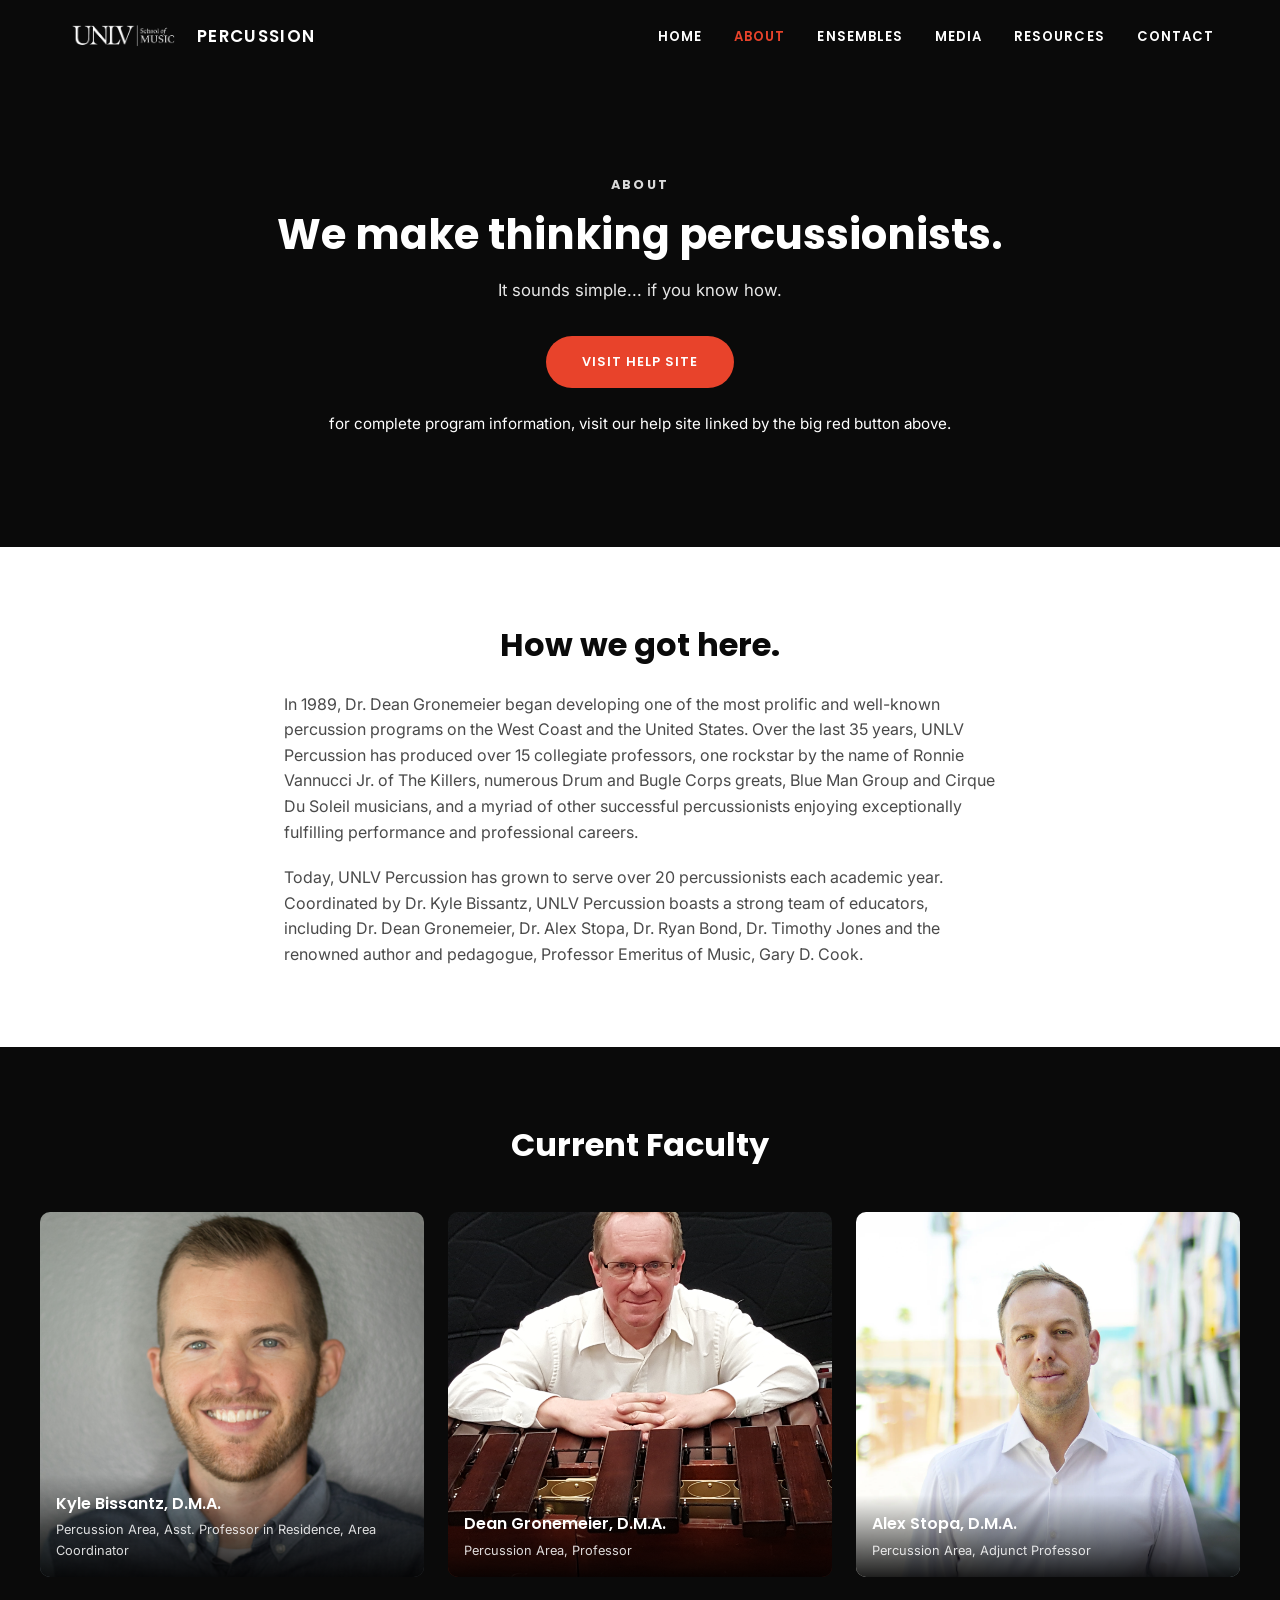
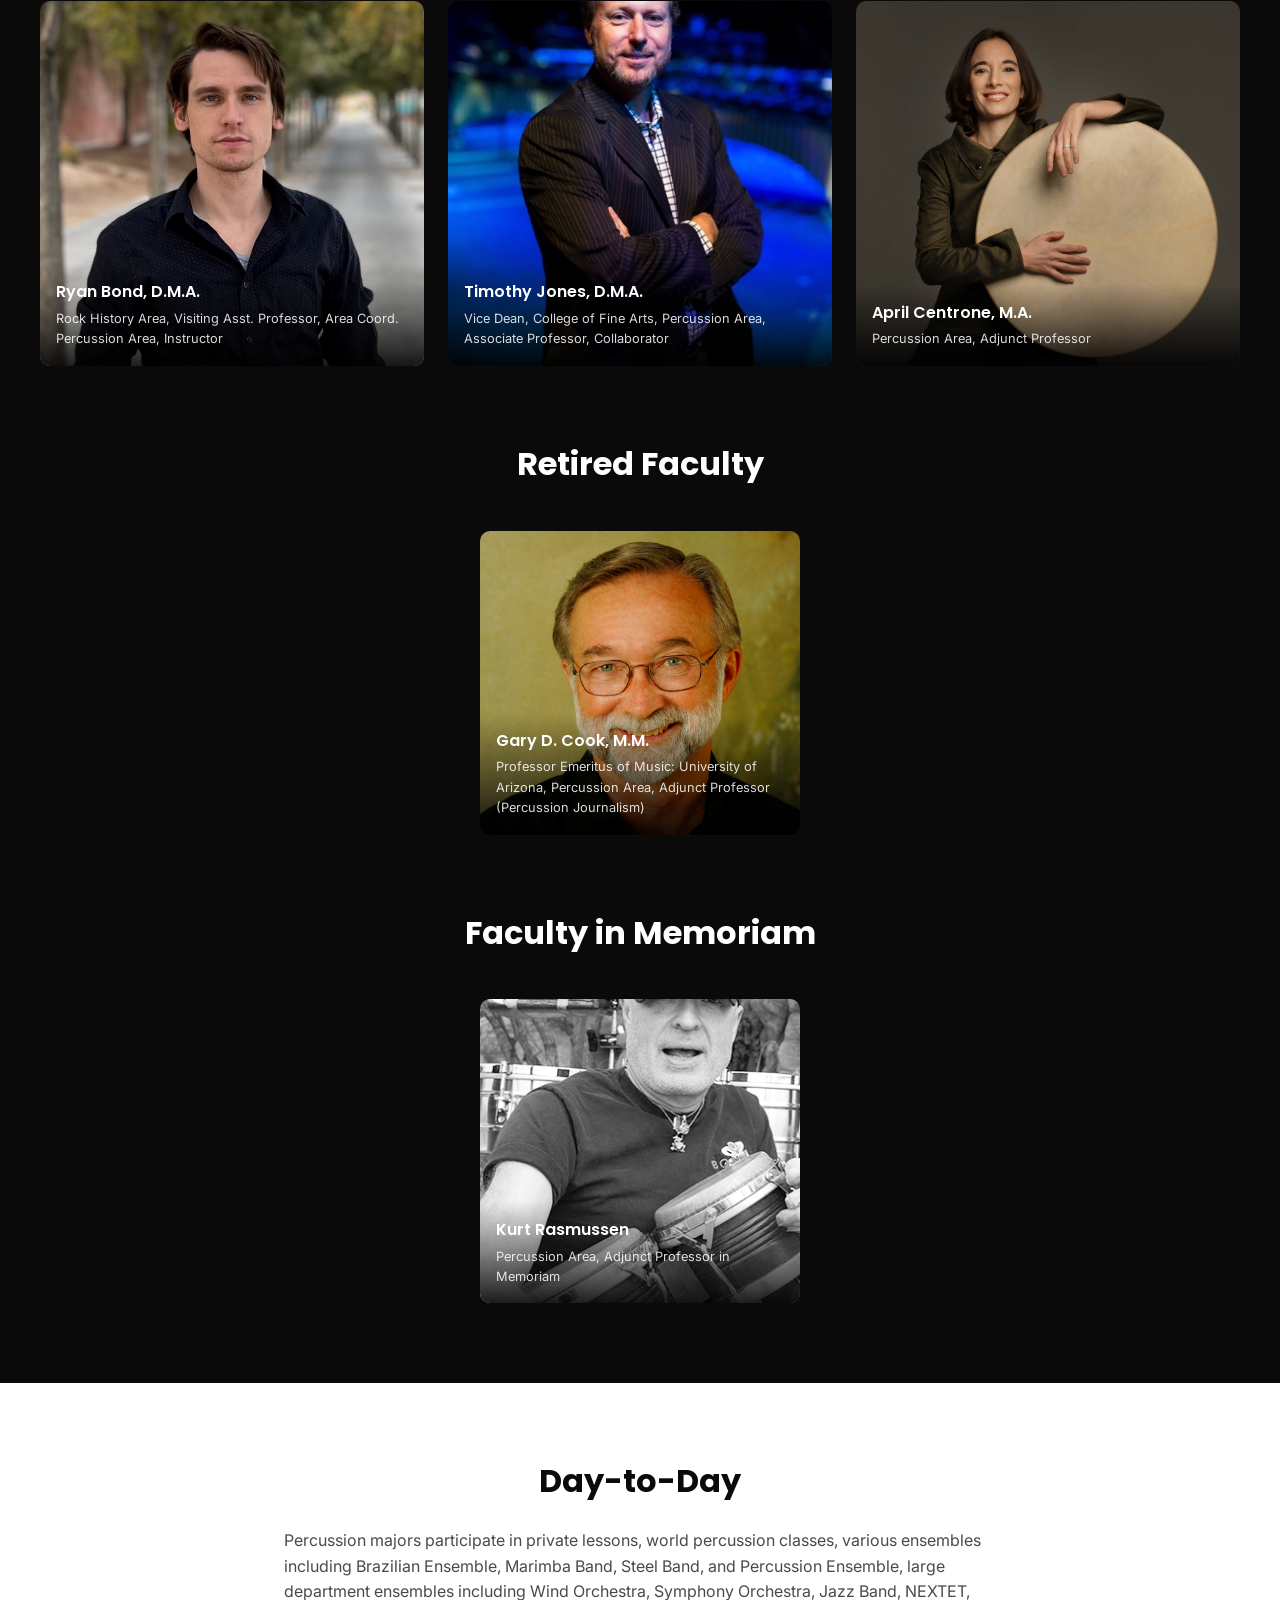
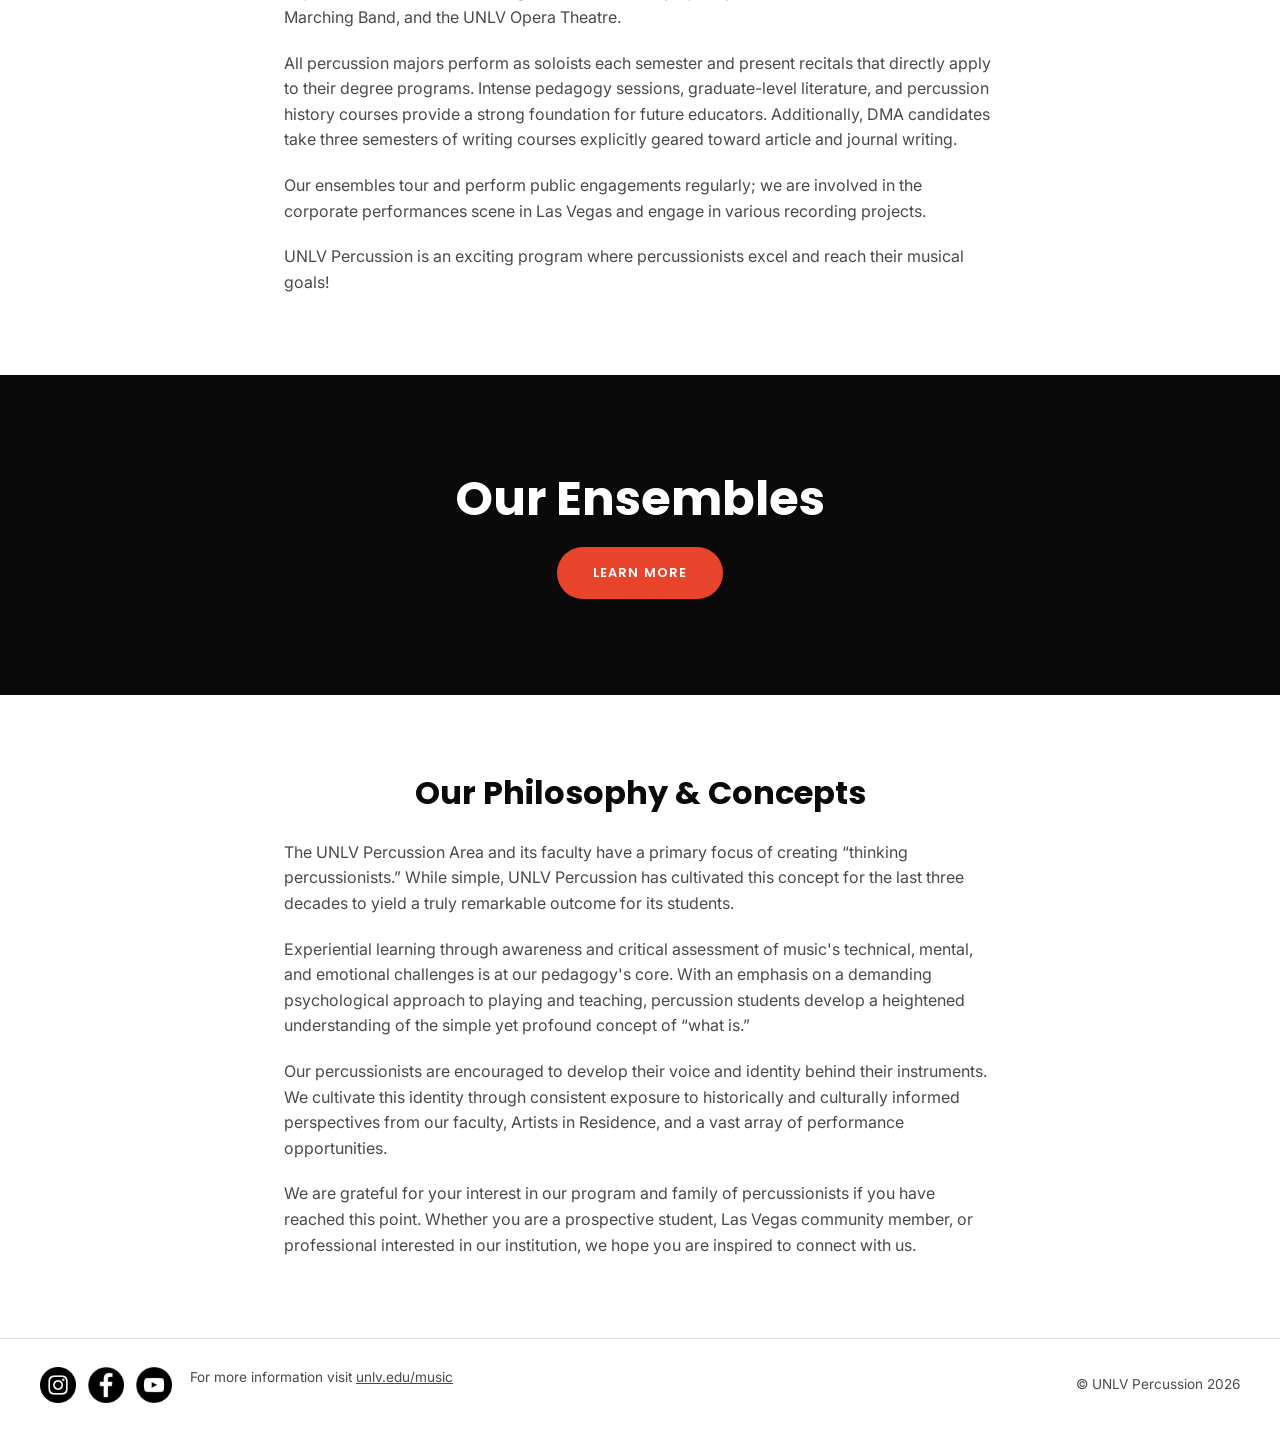
==== about-1/index.html @ 46de3e6f "Rebuild unlvpercussion.com as a static HTML/CSS site Plain HTML pages (one folder per route, preserv" ====
<!DOCTYPE html>
<html lang="en">
<head>
<meta charset="UTF-8">
<meta name="viewport" content="width=device-width, initial-scale=1.0">
<title>ABOUT | UNLV Percussion</title>
<link rel="stylesheet" href="../styles.css">
</head>
<body>

<header class="site-header">
  <div class="header-inner">
    <a href="../index.html" class="brand">
      <img src="../images/logo-som-seal.png" alt="UNLV School of Music" class="brand-seal">
      <span class="brand-name">PERCUSSION</span>
    </a>
    <button class="nav-toggle" aria-label="Toggle menu" aria-expanded="false">&#9776;</button>
    <nav class="site-nav">
      <ul>
        <li><a href="../index.html">HOME</a></li>
        <li><a href="../about-1/" class="current">ABOUT</a></li>
        <li><a href="../ensembles/">ENSEMBLES</a></li>
        <li><a href="../media/">MEDIA</a></li>
        <li class="has-dropdown">
          <a href="../services-2/">RESOURCES</a>
          <ul class="dropdown">
            <li><a href="../undergrad-resources/">Undergraduate Resources</a></li>
            <li><a href="../graduate-resources/">Graduate Resources</a></li>
          </ul>
        </li>
        <li><a href="../contact/">CONTACT</a></li>
      </ul>
    </nav>
  </div>
</header>

<main>

  <section class="hero">
    <div class="hero-inner">
      <p class="eyebrow">ABOUT</p>
      <h1>We make thinking percussionists.</h1>
      <p class="subtext">It sounds simple... if you know how.</p>
      <div class="btn-wrap">
        <a href="https://unlvpercussion.info/" class="btn">Visit Help Site</a>
      </div>
      <p class="small-note">for complete program information, visit our help site linked by the big red button above.</p>
    </div>
  </section>

  <section class="copy-block">
    <h2>How we got here.</h2>
    <p>In 1989, Dr. Dean Gronemeier began developing one of the most prolific and well-known percussion programs on the West Coast and the United States. Over the last 35 years, UNLV Percussion has produced over 15 collegiate professors, one rockstar by the name of Ronnie Vannucci Jr. of The Killers, numerous Drum and Bugle Corps greats, Blue Man Group and Cirque Du Soleil musicians, and a myriad of other successful percussionists enjoying exceptionally fulfilling performance and professional careers.</p>
    <p>Today, UNLV Percussion has grown to serve over 20 percussionists each academic year. Coordinated by Dr. Kyle Bissantz, UNLV Percussion boasts a strong team of educators, including Dr. Dean Gronemeier, Dr. Alex Stopa, Dr. Ryan Bond, Dr. Timothy Jones and the renowned author and pedagogue, Professor Emeritus of Music, Gary D. Cook.</p>
  </section>

  <section class="faculty-section">
    <h2>Current Faculty</h2>
    <div class="faculty-grid">
      <div class="faculty-card">
        <img src="../images/faculty-kyle-bissantz.jpg" alt="Kyle Bissantz">
        <div class="faculty-caption">
          <span class="name">Kyle Bissantz, D.M.A.</span>
          <span class="role">Percussion Area, Asst. Professor in Residence, Area Coordinator</span>
        </div>
      </div>
      <div class="faculty-card">
        <img src="../images/faculty-dean-gronemeier.jpg" alt="Dean Gronemeier">
        <div class="faculty-caption">
          <span class="name">Dean Gronemeier, D.M.A.</span>
          <span class="role">Percussion Area, Professor</span>
        </div>
      </div>
      <div class="faculty-card">
        <img src="../images/faculty-alex-stopa.webp" alt="Alex Stopa">
        <div class="faculty-caption">
          <span class="name">Alex Stopa, D.M.A.</span>
          <span class="role">Percussion Area, Adjunct Professor</span>
        </div>
      </div>
      <div class="faculty-card">
        <img src="../images/faculty-ryan-bond.jpg" alt="Ryan Bond">
        <div class="faculty-caption">
          <span class="name">Ryan Bond, D.M.A.</span>
          <span class="role">Rock History Area, Visiting Asst. Professor, Area Coord. Percussion Area, Instructor</span>
        </div>
      </div>
      <div class="faculty-card">
        <img src="../images/faculty-timothy-jones.jpg" alt="Timothy Jones">
        <div class="faculty-caption">
          <span class="name">Timothy Jones, D.M.A.</span>
          <span class="role">Vice Dean, College of Fine Arts, Percussion Area, Associate Professor, Collaborator</span>
        </div>
      </div>
      <div class="faculty-card">
        <img src="../images/faculty-april-centrone.jpg" alt="April Centrone">
        <div class="faculty-caption">
          <span class="name">April Centrone, M.A.</span>
          <span class="role">Percussion Area, Adjunct Professor</span>
        </div>
      </div>
    </div>
  </section>

  <section class="faculty-section">
    <h2>Retired Faculty</h2>
    <div class="faculty-grid single">
      <div class="faculty-card">
        <img src="../images/faculty-gary-cook.jpg" alt="Gary D. Cook">
        <div class="faculty-caption">
          <span class="name">Gary D. Cook, M.M.</span>
          <span class="role">Professor Emeritus of Music: University of Arizona, Percussion Area, Adjunct Professor (Percussion Journalism)</span>
        </div>
      </div>
    </div>
  </section>

  <section class="faculty-section">
    <h2>Faculty in Memoriam</h2>
    <div class="faculty-grid single">
      <div class="faculty-card">
        <img src="../images/faculty-kurt-rasmussen.jpeg" alt="Kurt Rasmussen">
        <div class="faculty-caption">
          <span class="name">Kurt Rasmussen</span>
          <span class="role">Percussion Area, Adjunct Professor in Memoriam</span>
        </div>
      </div>
    </div>
  </section>

  <section class="copy-block">
    <h2>Day-to-Day</h2>
    <p>Percussion majors participate in private lessons, world percussion classes, various ensembles including Brazilian Ensemble, Marimba Band, Steel Band, and Percussion Ensemble, large department ensembles including Wind Orchestra, Symphony Orchestra, Jazz Band, NEXTET, Marching Band, and the UNLV Opera Theatre.</p>
    <p>All percussion majors perform as soloists each semester and present recitals that directly apply to their degree programs. Intense pedagogy sessions, graduate-level literature, and percussion history courses provide a strong foundation for future educators. Additionally, DMA candidates take three semesters of writing courses explicitly geared toward article and journal writing.</p>
    <p>Our ensembles tour and perform public engagements regularly; we are involved in the corporate performances scene in Las Vegas and engage in various recording projects.</p>
    <p>UNLV Percussion is an exciting program where percussionists excel and reach their musical goals!</p>
  </section>

  <section class="block block-dark">
    <div class="block-inner">
      <h2>Our Ensembles</h2>
      <div class="btn-wrap">
        <a href="../ensembles/" class="btn">Learn More</a>
      </div>
    </div>
  </section>

  <section class="copy-block">
    <h2>Our Philosophy &amp; Concepts</h2>
    <p>The UNLV Percussion Area and its faculty have a primary focus of creating &ldquo;thinking percussionists.&rdquo; While simple, UNLV Percussion has cultivated this concept for the last three decades to yield a truly remarkable outcome for its students.</p>
    <p>Experiential learning through awareness and critical assessment of music's technical, mental, and emotional challenges is at our pedagogy's core. With an emphasis on a demanding psychological approach to playing and teaching, percussion students develop a heightened understanding of the simple yet profound concept of &ldquo;what is.&rdquo;</p>
    <p>Our percussionists are encouraged to develop their voice and identity behind their instruments. We cultivate this identity through consistent exposure to historically and culturally informed perspectives from our faculty, Artists in Residence, and a vast array of performance opportunities.</p>
    <p>We are grateful for your interest in our program and family of percussionists if you have reached this point. Whether you are a prospective student, Las Vegas community member, or professional interested in our institution, we hope you are inspired to connect with us.</p>
  </section>

</main>

<footer class="site-footer">
  <div class="footer-inner">
    <div class="social-links">
      <a href="https://www.instagram.com/unlvpercussion" aria-label="Instagram"><img src="../images/icon-instagram.png" alt="Instagram"></a>
      <a href="https://www.facebook.com/unlvpercussion" aria-label="Facebook"><img src="../images/icon-facebook.png" alt="Facebook"></a>
      <a href="https://www.youtube.com/user/unlvpercussion" aria-label="YouTube"><img src="../images/icon-youtube.png" alt="YouTube"></a>
      <span class="footer-note">For more information visit <a href="https://www.unlv.edu/music">unlv.edu/music</a></span>
    </div>
    <p class="copyright">&copy; UNLV Percussion 2026</p>
  </div>
</footer>

<script src="../nav.js"></script>
</body>
</html>
---- styles.css ----
/* UNLV Percussion — shared stylesheet
   Fonts: Poppins (headings/UI), Inter (body text) */

@import url('https://fonts.googleapis.com/css2?family=Poppins:wght@500;600;700;800&family=Inter:wght@400;500;600&display=swap');

:root {
  --black: #0a0a0a;
  --white: #ffffff;
  --red: #e8432b;
  --red-dark: #cf3420;
  --gray-text: #4a4a4a;
  --gray-border: #e2e2e2;
  --card-bg: #1c1c1c;
  --max-width: 1200px;
  --header-height: 72px;
  --font-head: 'Poppins', sans-serif;
  --font-body: 'Inter', sans-serif;
}

* {
  box-sizing: border-box;
}

html {
  scroll-behavior: smooth;
}

body {
  margin: 0;
  font-family: var(--font-body);
  color: var(--black);
  background: var(--white);
  line-height: 1.6;
}

img {
  max-width: 100%;
  display: block;
}

a {
  color: inherit;
  text-decoration: none;
}

ul {
  list-style: none;
  margin: 0;
  padding: 0;
}

h1, h2, h3, h4, h5 {
  font-family: var(--font-head);
  font-weight: 700;
  line-height: 1.15;
  margin: 0;
}

.visually-hidden {
  position: absolute;
  width: 1px;
  height: 1px;
  overflow: hidden;
  clip: rect(0 0 0 0);
  white-space: nowrap;
}

/* ---------- Header ---------- */

.site-header {
  position: sticky;
  top: 0;
  z-index: 100;
  background: var(--black);
  color: var(--white);
}

.header-inner {
  max-width: var(--max-width);
  margin: 0 auto;
  display: flex;
  align-items: center;
  justify-content: space-between;
  gap: 24px;
  padding: 14px 24px;
  min-height: var(--header-height);
}

.brand {
  display: flex;
  align-items: center;
  gap: 14px;
  flex-shrink: 0;
}

.brand-seal {
  height: 34px;
  width: auto;
}

.brand-name {
  font-family: var(--font-head);
  font-weight: 600;
  letter-spacing: 0.08em;
  font-size: 1.05rem;
  white-space: nowrap;
}

.nav-toggle {
  display: none;
  background: none;
  border: none;
  color: var(--white);
  font-size: 1.6rem;
  cursor: pointer;
  padding: 4px 8px;
}

.site-nav > ul {
  display: flex;
  align-items: center;
  gap: 28px;
}

.site-nav a {
  font-family: var(--font-head);
  font-weight: 600;
  font-size: 0.82rem;
  letter-spacing: 0.08em;
  text-transform: uppercase;
  padding: 8px 2px;
  white-space: nowrap;
}

.site-nav a:hover,
.site-nav a.current {
  color: var(--red);
}

.has-dropdown {
  position: relative;
}

.dropdown {
  position: absolute;
  top: 100%;
  left: 0;
  margin-top: 8px;
  background: var(--card-bg);
  min-width: 220px;
  border-radius: 8px;
  padding: 8px;
  box-shadow: 0 12px 30px rgba(0, 0, 0, 0.4);
  opacity: 0;
  visibility: hidden;
  transform: translateY(6px);
  transition: opacity 0.15s ease, transform 0.15s ease, visibility 0.15s;
}

.has-dropdown:hover .dropdown,
.has-dropdown:focus-within .dropdown {
  opacity: 1;
  visibility: visible;
  transform: translateY(0);
}

.dropdown li a {
  display: block;
  padding: 10px 12px;
  border-radius: 6px;
  text-transform: none;
  letter-spacing: 0;
  font-weight: 500;
  font-size: 0.85rem;
}

.dropdown li a:hover {
  background: rgba(255, 255, 255, 0.08);
  color: var(--white);
}

/* ---------- Buttons ---------- */

.btn {
  display: inline-block;
  font-family: var(--font-head);
  font-weight: 600;
  font-size: 0.8rem;
  letter-spacing: 0.08em;
  text-transform: uppercase;
  color: var(--white);
  background: var(--red);
  padding: 16px 36px;
  border-radius: 999px;
  border: none;
  cursor: pointer;
  transition: background 0.2s ease, transform 0.2s ease;
}

.btn:hover {
  background: var(--red-dark);
  transform: translateY(-1px);
}

/* ---------- Section blocks ---------- */

.block {
  padding: 96px 24px;
}

.block-inner {
  max-width: 760px;
  margin: 0 auto;
  text-align: center;
}

.block-dark {
  background: var(--black);
  color: var(--white);
}

.block-light {
  background: var(--white);
  color: var(--black);
}

.eyebrow {
  font-family: var(--font-head);
  font-weight: 700;
  font-size: 0.8rem;
  letter-spacing: 0.18em;
  text-transform: uppercase;
  margin-bottom: 16px;
  opacity: 0.85;
}

.block h1,
.block h2 {
  font-size: clamp(2rem, 5vw, 3rem);
  margin-bottom: 20px;
}

.block .subtext {
  font-size: 1.05rem;
  margin-bottom: 36px;
  opacity: 0.9;
}

.block-light .subtext {
  color: var(--gray-text);
}

.block .btn-wrap {
  margin-top: 8px;
}

.small-note {
  font-size: 0.95rem;
  margin: 24px 0 0;
}

.ghost-space {
  height: 2px;
}

/* ---------- Hero (page title) ---------- */

.hero {
  background: var(--black);
  color: var(--white);
  padding: 90px 24px 110px;
  text-align: center;
}

.hero-inner {
  max-width: 820px;
  margin: 0 auto;
}

.hero h1 {
  font-size: clamp(1.9rem, 4.5vw, 2.6rem);
  margin-bottom: 18px;
}

.hero h2 {
  font-size: clamp(2rem, 5vw, 3.1rem);
  margin-bottom: 18px;
}

.hero .subtext {
  font-size: 1.05rem;
  opacity: 0.9;
  max-width: 640px;
  margin: 0 auto 32px;
}

/* ---------- About page ---------- */

.copy-block {
  max-width: 760px;
  margin: 0 auto;
  padding: 80px 24px;
}

.copy-block h2 {
  font-size: 2rem;
  margin-bottom: 28px;
  text-align: center;
}

.copy-block p {
  margin: 0 0 20px;
  color: var(--gray-text);
}

.copy-block p:last-child {
  margin-bottom: 0;
}

.faculty-section {
  background: var(--black);
  color: var(--white);
  padding: 80px 24px;
}

.faculty-section h2 {
  text-align: center;
  font-size: 2rem;
  margin-bottom: 48px;
}

.faculty-section + .faculty-section {
  padding-top: 0;
}

.faculty-grid {
  max-width: var(--max-width);
  margin: 0 auto 64px;
  display: grid;
  grid-template-columns: repeat(3, 1fr);
  gap: 24px;
}

.faculty-grid:last-child {
  margin-bottom: 0;
}

.faculty-grid.single {
  grid-template-columns: minmax(220px, 320px);
  justify-content: center;
}

.faculty-card {
  position: relative;
  border-radius: 10px;
  overflow: hidden;
  aspect-ratio: 4 / 3.8;
  background: #2a2a2a;
}

.faculty-card img {
  width: 100%;
  height: 100%;
  object-fit: cover;
}

.faculty-caption {
  position: absolute;
  left: 0;
  right: 0;
  bottom: 0;
  padding: 16px;
  background: linear-gradient(to top, rgba(0, 0, 0, 0.88), rgba(0, 0, 0, 0));
}

.faculty-caption .name {
  display: block;
  font-family: var(--font-head);
  font-weight: 600;
  font-size: 1rem;
  margin-bottom: 4px;
}

.faculty-caption .role {
  display: block;
  font-size: 0.8rem;
  opacity: 0.85;
}

/* ---------- Ensembles page ---------- */

.ensemble-row {
  display: grid;
  grid-template-columns: 1fr 1fr;
  align-items: stretch;
}

.ensemble-row:nth-child(even) .ensemble-media {
  order: 2;
}

.ensemble-media img {
  width: 100%;
  height: 100%;
  object-fit: cover;
  min-height: 360px;
}

.ensemble-copy {
  padding: 56px 48px;
  align-self: center;
}

.ensemble-copy.full-width {
  grid-column: 1 / -1;
  max-width: 640px;
  margin: 0 auto;
  text-align: left;
  padding: 56px 24px;
}

.ensemble-kicker {
  font-family: var(--font-head);
  font-weight: 700;
  font-size: 0.78rem;
  letter-spacing: 0.1em;
  text-transform: uppercase;
  color: var(--red);
  margin-bottom: 8px;
}

.ensemble-copy h3 {
  font-size: 1.3rem;
  margin-bottom: 18px;
}

.ensemble-copy p {
  color: var(--gray-text);
  margin: 0;
}

/* ---------- Media page ---------- */

.media-intro {
  padding: 90px 24px 48px;
}

.featured-video {
  max-width: var(--max-width);
  margin: 0 auto 80px;
  padding: 0 24px;
}

.featured-video .video-frame {
  position: relative;
  padding-top: 42%;
  border-radius: 10px;
  overflow: hidden;
  background: #111;
}

.featured-video .video-frame iframe {
  position: absolute;
  inset: 0;
  width: 100%;
  height: 100%;
  border: 0;
}

.featured-video .video-title {
  margin-top: 18px;
  font-size: 1.1rem;
}

.gallery-section {
  background: var(--white);
  padding: 80px 24px;
  text-align: center;
}

.gallery-section .subtext {
  color: var(--gray-text);
  max-width: 600px;
  margin: 0 auto 40px;
}

.gallery-grid {
  max-width: var(--max-width);
  margin: 0 auto;
  columns: 5 220px;
  column-gap: 14px;
}

.gallery-grid img {
  width: 100%;
  margin-bottom: 14px;
  border-radius: 6px;
  break-inside: avoid;
}

.videos-section {
  background: var(--black);
  color: var(--white);
  padding: 80px 24px 56px;
  text-align: center;
}

.videos-section .subtext {
  opacity: 0.85;
  max-width: 600px;
  margin: 0 auto;
}

.video-grid {
  max-width: var(--max-width);
  margin: 56px auto 0;
  display: grid;
  grid-template-columns: repeat(3, 1fr);
  gap: 28px;
  text-align: left;
  background: var(--white);
  color: var(--black);
  padding: 0 24px 56px;
}

.video-card .video-frame {
  position: relative;
  padding-top: 56.25%;
  border-radius: 8px;
  overflow: hidden;
  background: #111;
  margin-bottom: 14px;
}

.video-card .video-frame iframe {
  position: absolute;
  inset: 0;
  width: 100%;
  height: 100%;
  border: 0;
}

.video-card h3 {
  font-size: 0.98rem;
  font-weight: 600;
}

.load-more-wrap {
  text-align: center;
  padding: 0 24px 72px;
  background: var(--white);
}

.load-more-wrap button {
  font-family: var(--font-head);
  font-weight: 600;
  font-size: 0.85rem;
  letter-spacing: 0.05em;
  background: none;
  border: none;
  border-bottom: 1px solid var(--black);
  padding-bottom: 2px;
  cursor: pointer;
}

/* ---------- Contact page ---------- */

.contact-hero .btn {
  margin-top: 8px;
}

/* ---------- Footer ---------- */

.site-footer {
  background: var(--white);
  border-top: 1px solid var(--gray-border);
  padding: 28px 24px;
}

.footer-inner {
  max-width: var(--max-width);
  margin: 0 auto;
  display: flex;
  align-items: center;
  justify-content: space-between;
  gap: 20px;
  flex-wrap: wrap;
}

.social-links {
  display: flex;
  align-items: center;
  gap: 12px;
  flex-wrap: wrap;
}

.social-links a {
  display: inline-flex;
  width: 36px;
  height: 36px;
}

.social-links img {
  width: 36px;
  height: 36px;
}

.footer-note {
  font-size: 0.85rem;
  color: var(--gray-text);
  margin-left: 6px;
}

.footer-note a {
  text-decoration: underline;
}

.copyright {
  font-size: 0.85rem;
  color: var(--gray-text);
  margin: 0;
}

/* ---------- 404 page ---------- */

.not-found {
  min-height: 60vh;
  display: flex;
  align-items: center;
  justify-content: center;
  text-align: center;
  padding: 80px 24px;
}

.not-found h1 {
  font-size: clamp(2.4rem, 8vw, 4rem);
  margin-bottom: 16px;
}

.not-found p {
  color: var(--gray-text);
  margin-bottom: 28px;
}

/* ---------- Responsive ---------- */

@media (max-width: 900px) {
  .faculty-grid {
    grid-template-columns: repeat(2, 1fr);
  }

  .video-grid {
    grid-template-columns: repeat(2, 1fr);
  }

  .gallery-grid {
    columns: 3 180px;
  }
}

@media (max-width: 760px) {
  .nav-toggle {
    display: inline-block;
  }

  .site-nav {
    position: fixed;
    top: var(--header-height);
    left: 0;
    right: 0;
    bottom: 0;
    background: var(--black);
    transform: translateX(100%);
    transition: transform 0.25s ease;
    overflow-y: auto;
  }

  .site-nav.is-open {
    transform: translateX(0);
  }

  .site-nav > ul {
    flex-direction: column;
    align-items: stretch;
    gap: 0;
    padding: 12px 24px 40px;
  }

  .site-nav > ul > li {
    border-bottom: 1px solid rgba(255, 255, 255, 0.1);
  }

  .site-nav a {
    display: block;
    padding: 16px 4px;
    font-size: 0.95rem;
  }

  .has-dropdown .dropdown {
    position: static;
    opacity: 1;
    visibility: visible;
    transform: none;
    box-shadow: none;
    background: rgba(255, 255, 255, 0.04);
    margin-top: 0;
    padding: 0 0 8px;
    display: none;
  }

  .has-dropdown.is-open .dropdown {
    display: block;
  }

  .ensemble-row,
  .ensemble-row:nth-child(even) .ensemble-media {
    grid-template-columns: 1fr;
    order: initial;
  }

  .ensemble-row {
    display: block;
  }

  .ensemble-media img {
    min-height: 260px;
  }

  .ensemble-copy {
    padding: 36px 24px;
  }

  .faculty-grid,
  .faculty-grid.single {
    grid-template-columns: 1fr;
  }

  .video-grid {
    grid-template-columns: 1fr;
  }

  .gallery-grid {
    columns: 2 150px;
  }

  .footer-inner {
    flex-direction: column;
    align-items: flex-start;
  }
}
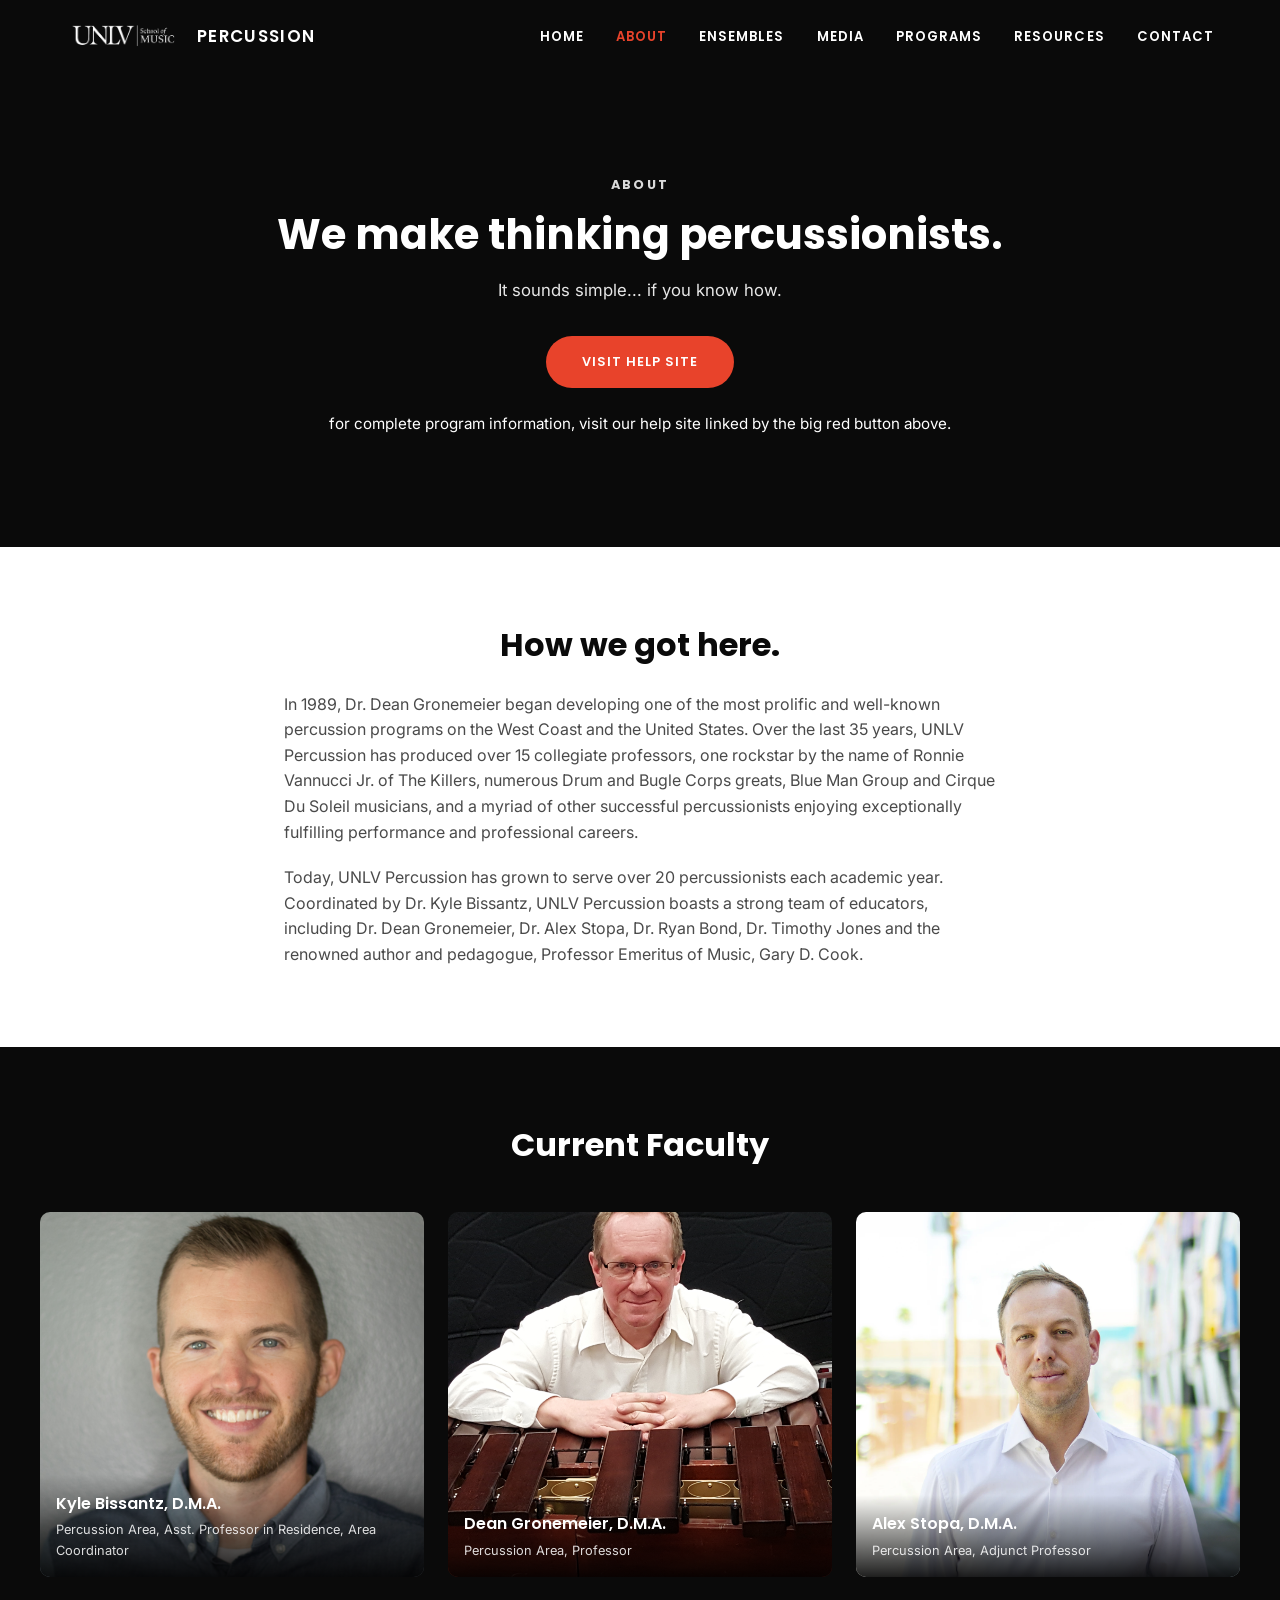
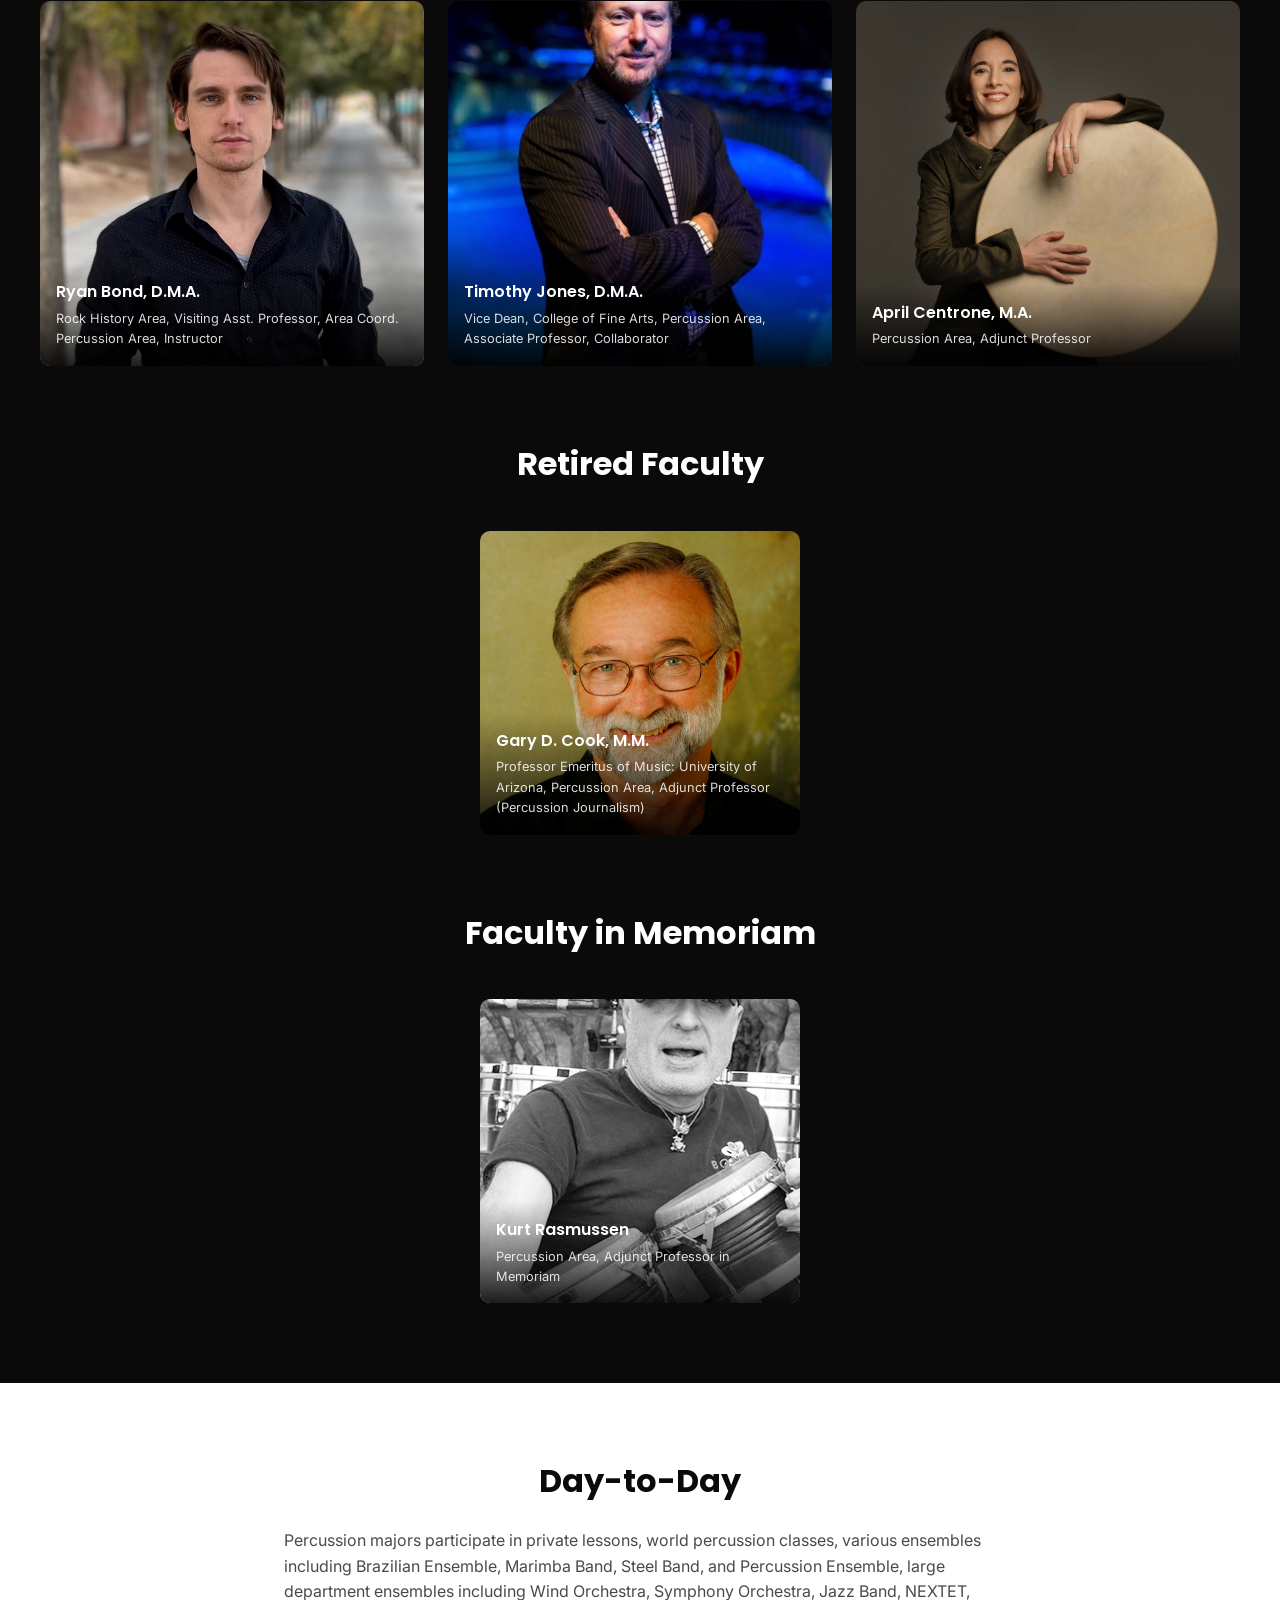
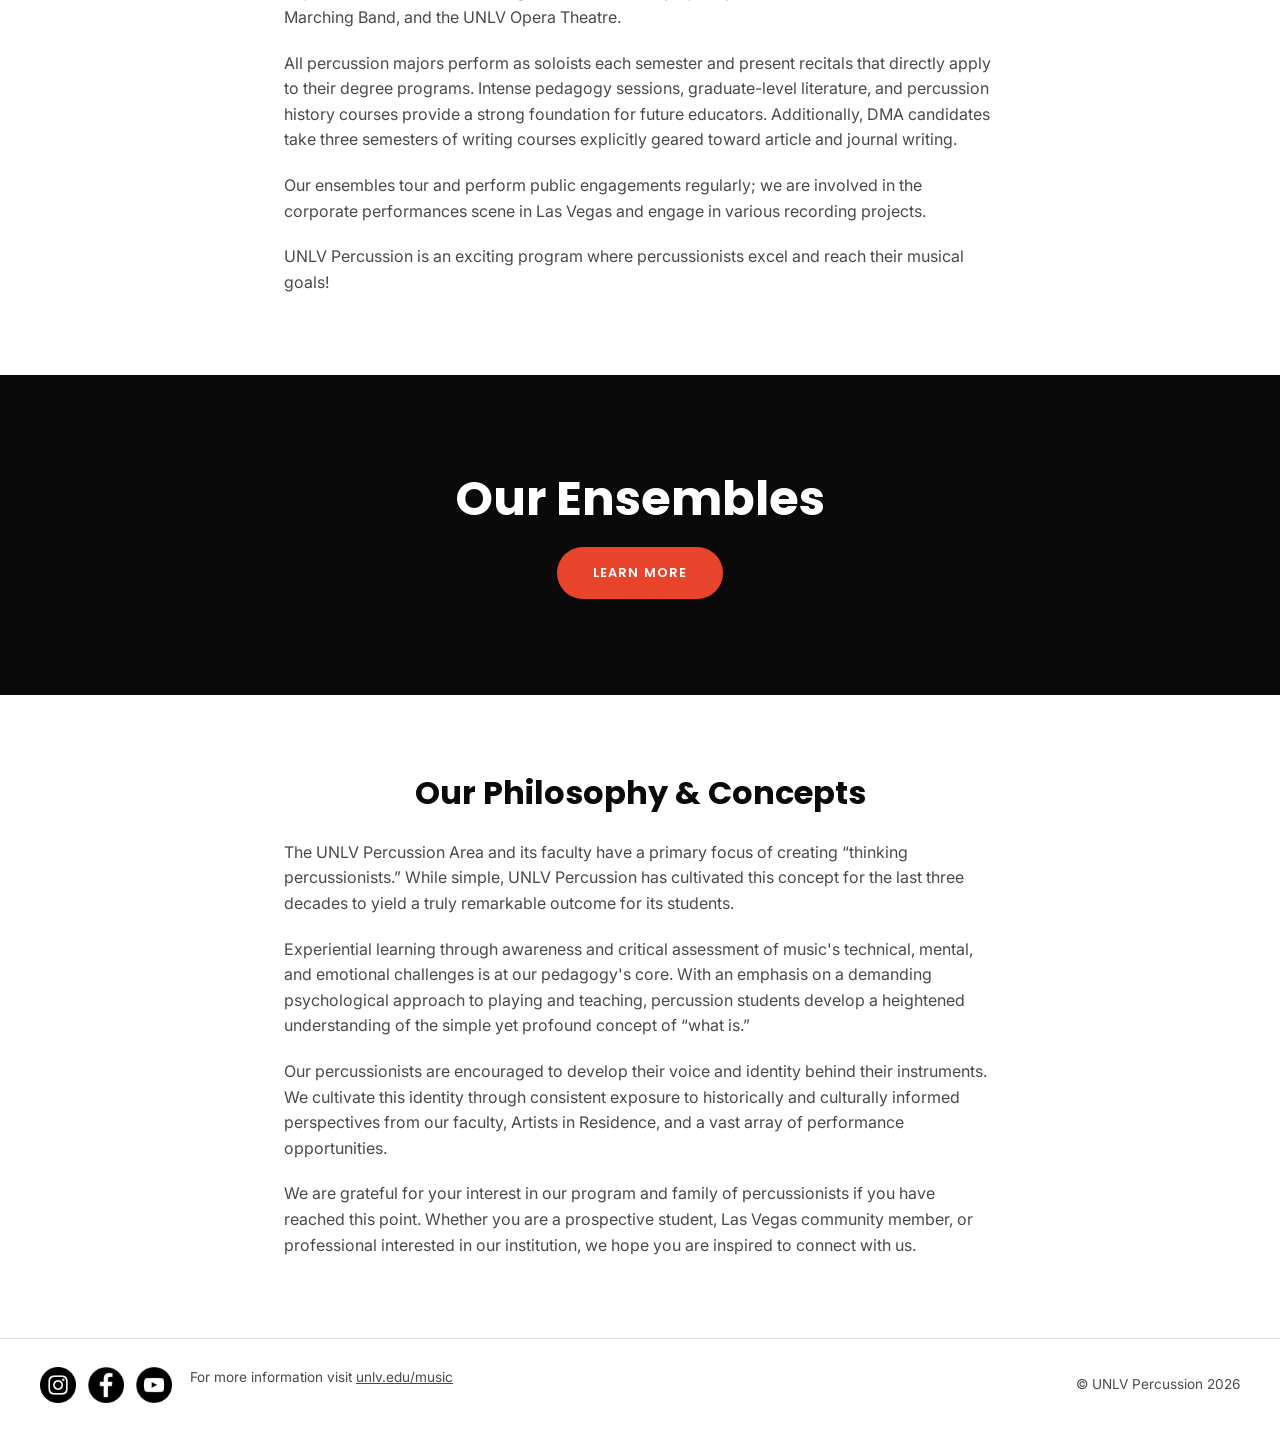
==== commit a559cdcd: "Add Programs page and nav link; fix name spellings in Nov 22 program - New /programs/ page listing c" ====
--- a/about-1/index.html
+++ b/about-1/index.html
@@ -21,6 +21,7 @@
         <li><a href="../about-1/" class="current">ABOUT</a></li>
         <li><a href="../ensembles/">ENSEMBLES</a></li>
         <li><a href="../media/">MEDIA</a></li>
+        <li><a href="../programs/">PROGRAMS</a></li>
         <li class="has-dropdown">
           <a href="../services-2/">RESOURCES</a>
           <ul class="dropdown">
--- a/styles.css
+++ b/styles.css
@@ -23,6 +23,11 @@
 
 html {
   scroll-behavior: smooth;
+}
+
+html,
+body {
+  overflow-x: hidden;
 }
 
 body {
@@ -447,7 +452,7 @@
 
 .featured-video {
   max-width: var(--max-width);
-  margin: 0 auto 80px;
+  margin: 64px auto 80px;
   padding: 0 24px;
 }
 
@@ -475,13 +480,6 @@
 .gallery-section {
   background: var(--white);
   padding: 80px 24px;
-  text-align: center;
-}
-
-.gallery-section .subtext {
-  color: var(--gray-text);
-  max-width: 600px;
-  margin: 0 auto 40px;
 }
 
 .gallery-grid {
@@ -496,19 +494,6 @@
   margin-bottom: 14px;
   border-radius: 6px;
   break-inside: avoid;
-}
-
-.videos-section {
-  background: var(--black);
-  color: var(--white);
-  padding: 80px 24px 56px;
-  text-align: center;
-}
-
-.videos-section .subtext {
-  opacity: 0.85;
-  max-width: 600px;
-  margin: 0 auto;
 }
 
 .video-grid {
@@ -545,28 +530,78 @@
   font-weight: 600;
 }
 
-.load-more-wrap {
-  text-align: center;
-  padding: 0 24px 72px;
-  background: var(--white);
-}
-
-.load-more-wrap button {
-  font-family: var(--font-head);
-  font-weight: 600;
-  font-size: 0.85rem;
-  letter-spacing: 0.05em;
-  background: none;
-  border: none;
-  border-bottom: 1px solid var(--black);
-  padding-bottom: 2px;
-  cursor: pointer;
-}
-
 /* ---------- Contact page ---------- */
 
 .contact-hero .btn {
   margin-top: 8px;
+}
+
+/* ---------- Programs page ---------- */
+
+.programs-hero {
+  padding-bottom: 48px;
+}
+
+.program-index {
+  background: var(--black);
+  color: var(--white);
+  padding: 0 24px 96px;
+}
+
+.program-cards {
+  max-width: 760px;
+  margin: 0 auto;
+  display: grid;
+  gap: 16px;
+}
+
+.program-card {
+  display: block;
+  background: var(--card-bg);
+  border-left: 4px solid var(--red);
+  border-radius: 10px;
+  padding: 24px;
+  transition: background 0.2s ease;
+}
+
+.program-card:hover,
+.program-card:focus-visible {
+  background: #262626;
+}
+
+.program-card span {
+  display: block;
+}
+
+.program-card-date {
+  font-family: var(--font-head);
+  font-weight: 600;
+  font-size: 0.78rem;
+  letter-spacing: 0.1em;
+  text-transform: uppercase;
+  color: var(--red);
+  margin-bottom: 6px;
+}
+
+.program-card-title {
+  font-family: var(--font-head);
+  font-weight: 700;
+  font-size: 1.3rem;
+  line-height: 1.25;
+  margin-bottom: 4px;
+}
+
+.program-card-venue {
+  opacity: 0.8;
+  margin-bottom: 14px;
+}
+
+.program-card-cta {
+  font-family: var(--font-head);
+  font-weight: 600;
+  font-size: 0.8rem;
+  letter-spacing: 0.08em;
+  text-transform: uppercase;
 }
 
 /* ---------- Footer ---------- */
@@ -658,7 +693,9 @@
   }
 }
 
-@media (max-width: 760px) {
+/* Collapse the nav into the menu button before the links run out of room
+   (seven top-level links need ~980px). Keep in sync with nav.js. */
+@media (max-width: 1000px) {
   .nav-toggle {
     display: inline-block;
   }
@@ -711,7 +748,9 @@
   .has-dropdown.is-open .dropdown {
     display: block;
   }
-
+}
+
+@media (max-width: 760px) {
   .ensemble-row,
   .ensemble-row:nth-child(even) .ensemble-media {
     grid-template-columns: 1fr;
